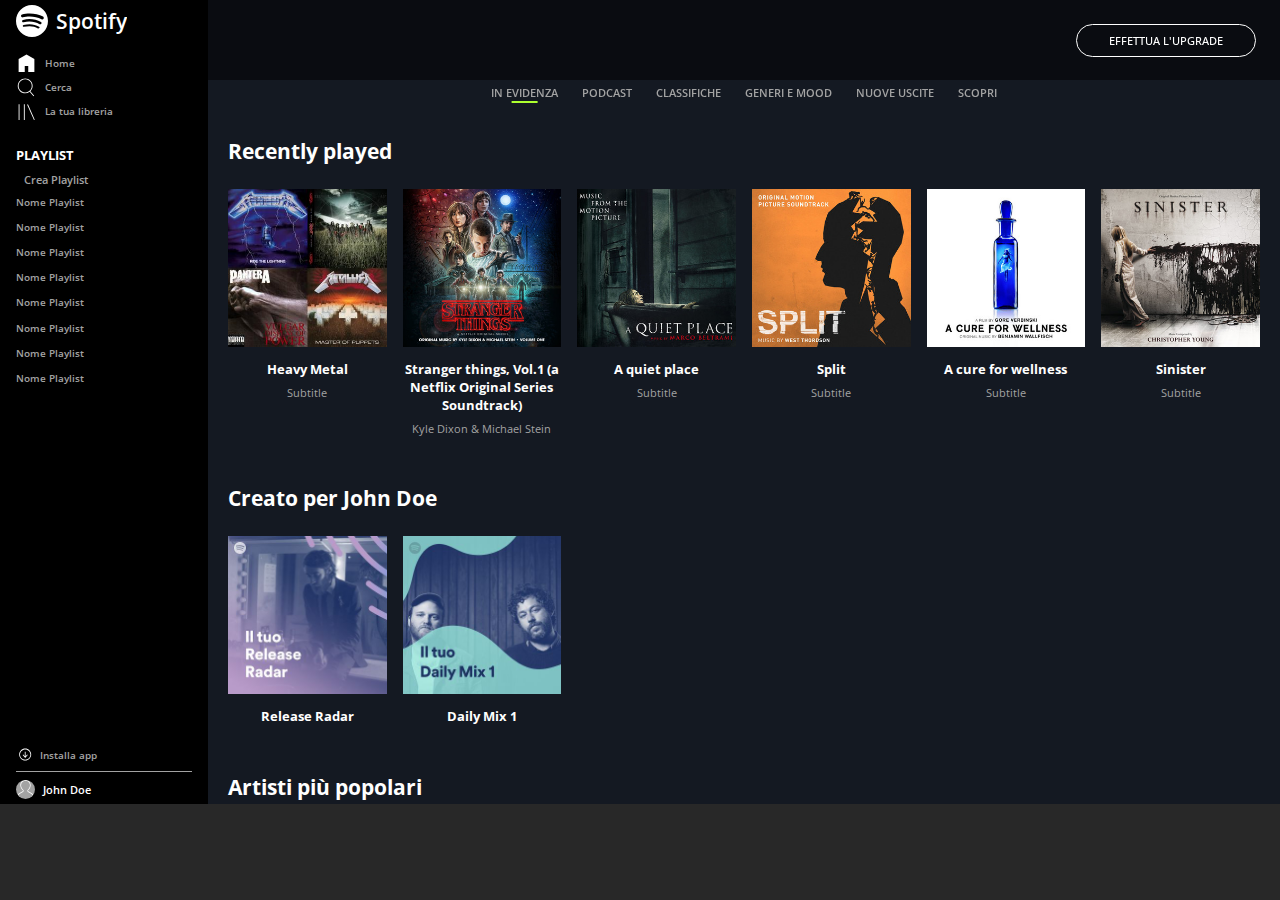
==== index.html @ bf93b43b "content concluso" ====
<!DOCTYPE html>
<html lang="en">
<head>
  <meta charset="UTF-8">
  <meta http-equiv="X-UA-Compatible" content="IE=edge">
  <meta name="viewport" content="width=device-width, initial-scale=1.0">

  <!-- font awsome -->
  <link rel="stylesheet" href="https://cdnjs.cloudflare.com/ajax/libs/font-awesome/6.3.0/css/all.min.css" integrity="sha512-SzlrxWUlpfuzQ+pcUCosxcglQRNAq/DZjVsC0lE40xsADsfeQoEypE+enwcOiGjk/bSuGGKHEyjSoQ1zVisanQ==" crossorigin="anonymous" referrerpolicy="no-referrer" />

  <!-- font open sans -->
  <link href="https://fonts.googleapis.com/css2?family=Open+Sans:wght@400;500;600;700&display=swap" rel="stylesheet">

  <!-- style -->
  <link rel="stylesheet" href="css/style.css">
  <title>Spotify Web</title>
</head>

<body class="debug">

  <main class="flex overflow-h">

    <!-- ASIDE -->
    <aside class="side-bar flex direction-column">

      <!-- top bar -->
      <div class="top flex direction-column overflow-h">
        <div class="logo">
          <img class="mr-05" src="img/logo-small.svg" alt="logo Spotify"> <span class="mobile-hidden">Spotify</span>
        </div>
        
        <!-- side-nav-list -->
        <ul class="side-nav-list flex direction-column">

          <li><img class="mr-05" src="img/home.svg" alt="home"> <span class="mobile-hidden">Home</span></li>

          <li><img class="mr-05" src="img/search.svg" alt="search"><span class="mobile-hidden">Cerca</span></li>

          <li><img class="mr-05" src="img/libreria.svg" alt="library"><span class="mobile-hidden">La tua libreria</span></li>
        </ul>

        <!-- side-playlist -->
        <div class="side-playlist mobile-hidden flex direction-column overflow-h">
          <h3 class="uppercase">Playlist</h3>
          <div class="make-playlist">
            <i class="fa-solid fa-square-plus mr-05"></i> <span>Crea Playlist </span>
          </div>
          
          <ul class="flex direction-column overflow-s">
            <li>Nome Playlist</li>
            <li>Nome Playlist</li>
            <li>Nome Playlist</li>
            <li>Nome Playlist</li>
            <li>Nome Playlist</li>
            <li>Nome Playlist</li>
            <li>Nome Playlist</li>
            <li>Nome Playlist</li>
          </ul>
        </div>
      </div>

      <!-- bottom bar -->
      <div class="bottom flex direction-column">
        <div class="install-app">
          <img class="mr-05" src="img/download.svg" alt="download app"> <span class="mobile-hidden">Installa app</span>
        </div>

        <hr class="mobile-hidden"/>

        <div class="profile-name mr-05">
          <div class="mr-05">
            <img src="img/profile.svg" alt="profile image">
          </div>
          <span class="mobile-hidden">John Doe</span>
        </div>
      </div>
      
    </aside>

    <!-- CONTENT -->
    <div class="content overflow-s">

      <div class="cta">
        <a class="cta-btn uppercase" href="#">Effettua l'upgrade</a>
      </div>
      
      <nav class="navbar">
        <ul class="flex wrap justify-center">
          <li class="border-btm-green"><a class="uppercase" href="#">In evidenza</a></li>
          <li><a class="uppercase" href="#">Podcast</a></li>
          <li><a class="uppercase" href="#">Classifiche</a></li>
          <li><a class="uppercase" href="#">Generi e Mood</a></li>
          <li><a class="uppercase" href="#">Nuove uscite</a></li>
          <li><a class="uppercase" href="#">Scopri</a></li>
        </ul>
      </nav>

      <!-- section - recently-played -->
      <section id="recently-played">
        <h2>Recently played</h2>

        <ul class="cover-list flex wrap">

          <li class="cover-item">
            <div class="cover-container">
              <img src="img/metal_lifting.jpg" alt="Metal lifting">
            </div>
            <div class="cover-text">
              <h3>Heavy Metal</h3>
              <h4>Subtitle</h4>
            </div>
          </li>

          <li class="cover-item">
            <div class="cover-container">
              <img src="img/stranger.jpeg" alt="Stranger things">
            </div>
            <div class="cover-text">
              <h3>Stranger things, Vol.1 (a Netflix Original Series Soundtrack)</h3>
              <h4>Kyle Dixon & Michael Stein</h4>
            </div>
          </li>

          <li class="cover-item">
            <div class="cover-container">
              <img src="img/aquietplace.jpeg" alt="A quite place">
            </div>
            <div class="cover-text">
              <h3>A quiet place</h3>
              <h4>Subtitle</h4>
            </div>
          </li>

          <li class="cover-item">
            <div class="cover-container">
              <img src="img/split.jpeg" alt="Split">
            </div>
            <div class="cover-text">
              <h3>Split</h3>
              <h4>Subtitle</h4>
            </div>
          </li>

          <li class="cover-item">
            <div class="cover-container">
              <img src="img/cure.jpeg" alt="A cure for wellness">
            </div>
            <div class="cover-text">
              <h3>A cure for wellness</h3>
              <h4>Subtitle</h4>
            </div>
          </li>

          <li class="cover-item">
            <div class="cover-container">
              <img src="img/sinister.jpeg" alt="Sinister">
            </div>
            <div class="cover-text">
              <h3>Sinister</h3>
              <h4>Subtitle</h4>
            </div>
          </li>

        </ul>
        
      </section>

      <!-- section - my-favourite-->
      <section id="my-favourite">
        <h2>Creato per John Doe</h2>

        <ul class="cover-list flex wrap">

          <li class="cover-item">
            <div class="cover-container">
              <img src="img/radar.jpeg" alt="Release Radar">
            </div>
            <div class="cover-text">
              <h3>Release Radar</h3>
            </div>
          </li>

          <li class="cover-item">
            <div class="cover-container">
              <img src="img/mixdaily.jpeg" alt="Daily Mix 1">
            </div>
            <div class="cover-text">
              <h3>Daily Mix 1</h3>
            </div>
          </li>

        </ul>

      </section>

      <!-- section - most-popular -->
      <section id="most-popular">
        <h2>Artisti più popolari</h2>

        <ul class="cover-list flex wrap">

          <li class="cover-item">
            <div class="cover-container">
              <img src="img/youg.jpeg" alt="Youg">
            </div>
            <div class="cover-text">
              <h3>Lana del Rey</h3>
            </div>
          </li>

          <li class="cover-item">
            <div class="cover-container">
              <img src="img/einaudi.jpeg" alt="Einaudi">
            </div>
            <div class="cover-text">
              <h3>Ludovico Einaudi</h3>
            </div>
          </li>

        </ul>
      </section>

    </div>

  </main>



  <!-- FOOTER -->

  <footer>

  </footer>
  
</body>

</html>
---- css/style.css ----
*{
  padding: 0;
  margin: 0;
  box-sizing: border-box;
}

:root{
  --footer: #282828;
  --dark: #000;
  --grey: #a3a3a3;
  --content: #141922;
  --selected: #adff2f;
  --white-color: #fff;

}

html{
  font-family: 'Open Sans', sans-serif;
}


/* DEBUG */


/* COMMON */

.flex{
  display: flex;
}

.justify-center{
  justify-content: center;
}

.align-center{
  align-items: center;
}

.direction-column{
  flex-direction: column;
}

.wrap{
  flex-wrap: wrap;
}

.mr-05{
  margin-right: 0.5rem;
}

.overflow-s{
  overflow-y: auto;
}

.overflow-h{
  overflow-y: hidden;
}

.uppercase{
  text-transform: uppercase;
}

h2{
  font-size: 1.3rem;
}

h3{
  font-size: 0.8rem;
  color: var(--white-color);
}

h4{
  font-size: 0.7rem;
  font-weight: 400;
  color: var(--grey);
  margin-top: 0.4rem;
}

ul{
  list-style: none;
}

a{
  text-decoration: none;
}


/* OTHER */

/* ----main */

main{
  height: calc(100vh - 6rem);
  min-height: 20rem;
}


/* ----aside */

.side-bar{
  width: 3.2rem;
  align-items: center;
  padding: 0.3rem;
  background-color: var(--dark);
  font-size: 0.65rem;
  font-weight: 600;
  color:var(--grey);
}

.side-bar .top{
  height: calc(100% - 6rem);
}

.side-bar .bottom{
  height: 6rem;
  justify-content: flex-end;
}

.logo{
  margin-bottom: 0.2rem;
}

.side-nav-list{
  gap: 0.2rem;
}

.side-bar .bottom{
  gap: 0.5rem;
  width: 100%;
}

.side-nav-list img,
.logo img{
  width: 1.3rem;
}

.install-app img{
 width: 1rem;
}

.profile-name > div{
  width: 1.2rem;
  height: 1.2rem;
  background-color: var(--grey);
  border-radius: 50%;
}

.profile-name img{
  width: 100%;
  height: 100%;
  object-fit: contain;
  border-radius: 50%;
}

.mobile-hidden{
  display: none;
}


/* ----content */

.content{
  width: calc(100% - 3.2rem);
  padding: 0 1.25rem 1.25rem 1.25rem;
  background-color: var(--content);
}

.cta{
  position: fixed;
  height: 5rem;
  left: 3.2rem;
  top: 0;
  width: calc(100% - 3.2rem);
  background-color: rgba(0, 0, 0, 0.5);
  text-align: right;
}

.cta-btn{
  font-size: 0.7rem;
  font-weight: 500;
  color: var(--white-color);
  padding: 0.5rem 2rem;
  border: var(--white-color) 1px solid;
  border-radius: 50px;
  display: inline-block;
  margin: 1.5rem 1.5rem;
}

.navbar{
  margin-top: 5rem;
}

.navbar ul{
  gap: 1.5rem;
}

.navbar li{
  font-size: 0.7rem;
  font-weight: 600;
  position: relative;
  padding: 0.3rem 0;
}

.navbar a{
  display: inline-block;
  color: var(--grey);
}

.border-btm-green:after{
  content: "";
  position: absolute;
  border-bottom: var(--selected) 2px solid;
  left: 50%;
  transform: translate(-50%, 0);
  bottom: 2px;
  width: 40%;
}


/* ----sections */

section{
  color: var(--white-color);
  padding-top: 2rem;
}

section h2{
  margin-bottom: 1rem;
}

.cover-list{
  margin: 0 -0.5rem;
}

.cover-item{
  padding: 0.5rem;
  width: 50%;
}

.cover-container img{
  width: 100%;
}

.cover-text{
  text-align: center;
  margin: 0.5rem 0;
}


/* ----footer */

footer{
  height: 6rem;
  background-color: var(--footer);
}



/* MEDIA QUERIES */


/* small - da 576px */
@media screen and (min-width:576px){

  .side-bar{
    width: 13rem;
    align-items: flex-start;
    padding: 0.3rem 1rem;
  }

  .mobile-hidden{
    display: flex;
  }

  .logo,
  .side-nav-list li,
  .make-playlist,
  .install-app,
  .profile-name{
    display: flex;
    align-items: center;
  }

  .logo{
    margin-bottom: 1rem;
    font-size: 1.3rem;
    color: var(--white-color);
  }

  .logo img{
    width: 2rem;
  }

  .side-nav-list{
    margin-bottom: 1.5rem;
  }
  
  .make-playlist{
    font-size: 0.7rem;
    margin: 0.5rem 0;
  }

  .make-playlist i{
    font-size: 2rem;
  }

  .side-playlist ul{
    gap: 0.7rem;
  }

  .side-bar hr{
    border: none;
    border-top: 0.5px solid var(--grey);
  }

  .profile-name span{
    font-size: 0.7rem;
    font-weight: 600;
    color: var(--white-color);
  }

  .content{
    width: calc(100% - 13rem);
  }

  .cta{
    left: 13rem;
    top: 0;
    width: calc(100% - 13rem);
  }
  
}


/* medium - da 768px */
@media screen and (min-width:768px){

  .cover-item{
    width: 25%;
  }

}


/* large - da 992px */
@media screen and (min-width:992px){

  .cover-item{
    width: calc(100% / 6);
  }
  
}
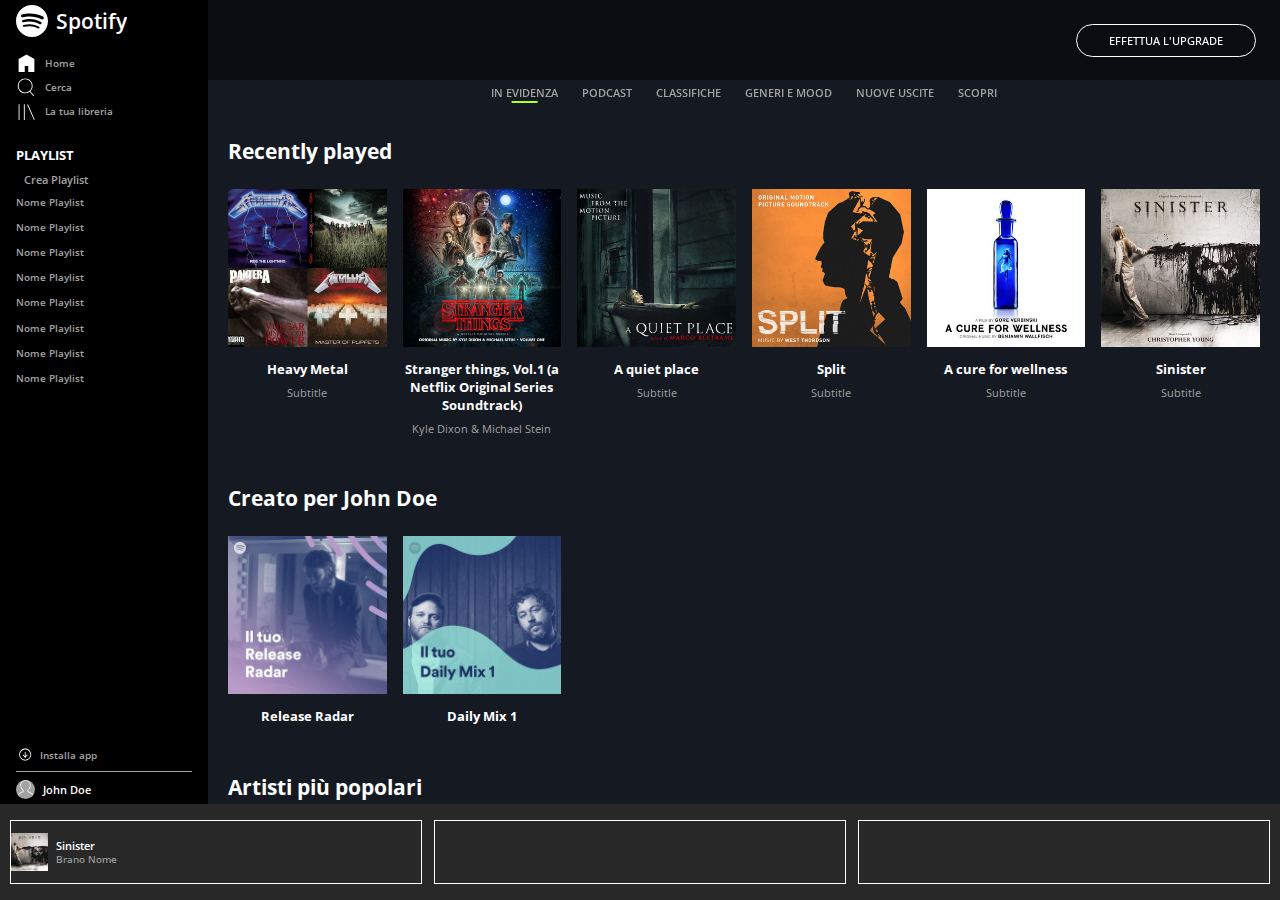
==== commit 8b27984f: "footer left completo" ====
--- a/index.html
+++ b/index.html
@@ -228,7 +228,27 @@
 
   <!-- FOOTER -->
 
-  <footer>
+  <footer class="flex">
+
+    <!-- f-left -->
+    <div class="f-left flex align-center">
+      <img class="mr-05" src="img/sinister.jpeg" alt="Sinister">
+      <div>
+        <h4>Sinister</h4>
+        <h5>Brano Nome</h5>
+      </div>
+
+      <div class="f-left-icons">
+        <i class="mr-05 fa-regular fa-heart"></i>
+        <i class="fa-regular fa-folder"></i>
+      </div>
+    </div>
+
+    <!-- f-center -->
+    <div class="f-center"></div>
+
+    <!-- f-right -->
+    <div class="f-right"></div>
 
   </footer>
   
--- a/css/style.css
+++ b/css/style.css
@@ -21,6 +21,9 @@
 
 /* DEBUG */
 
+.debug footer > div{
+  border: #fff 1px solid;
+}
 
 /* COMMON */
 
@@ -30,6 +33,10 @@
 
 .justify-center{
   justify-content: center;
+}
+
+.space-between{
+  justify-content: space-between;
 }
 
 .align-center{
@@ -74,6 +81,12 @@
   font-weight: 400;
   color: var(--grey);
   margin-top: 0.4rem;
+}
+
+h5{
+  font-size: 0.6rem;
+  font-weight: 500;
+  color: var(--grey);
 }
 
 ul{
@@ -252,9 +265,34 @@
 footer{
   height: 6rem;
   background-color: var(--footer);
-}
-
-
+  padding: 1rem 0.6rem;
+  gap: 0.7rem;
+}
+
+footer > div{
+  width: calc(100% / 3);
+  height: 100%;
+}
+
+.f-left img{
+  height: 60%;
+}
+
+.f-left h4{
+  color: var(--white-color);
+  font-weight: 600;
+  margin: 0;
+}
+
+.f-left-icons i{
+  display: inline-block;
+  font-size: 0.8rem;
+  color: var(--grey);
+}
+
+.f-left-icons{
+  margin-left: 0.8rem;
+}
 
 /* MEDIA QUERIES */
 
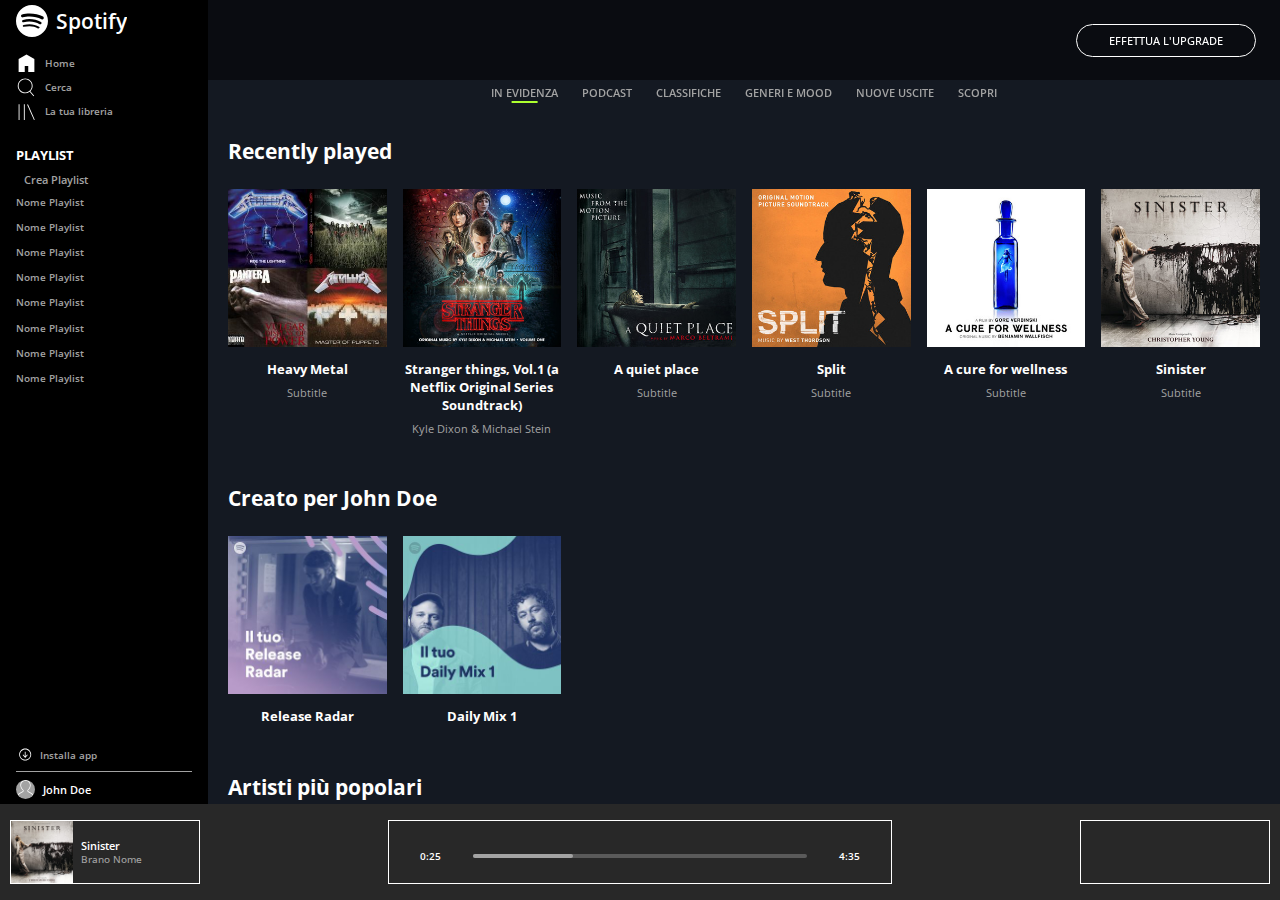
==== commit d890bf83: "footer center fatto" ====
--- a/index.html
+++ b/index.html
@@ -26,24 +26,24 @@
       <!-- top bar -->
       <div class="top flex direction-column overflow-h">
         <div class="logo">
-          <img class="mr-05" src="img/logo-small.svg" alt="logo Spotify"> <span class="mobile-hidden">Spotify</span>
+          <img src="img/logo-small.svg" alt="logo Spotify"> <span class="mobile-hidden">Spotify</span>
         </div>
         
         <!-- side-nav-list -->
         <ul class="side-nav-list flex direction-column">
 
-          <li><img class="mr-05" src="img/home.svg" alt="home"> <span class="mobile-hidden">Home</span></li>
-
-          <li><img class="mr-05" src="img/search.svg" alt="search"><span class="mobile-hidden">Cerca</span></li>
-
-          <li><img class="mr-05" src="img/libreria.svg" alt="library"><span class="mobile-hidden">La tua libreria</span></li>
+          <li><img src="img/home.svg" alt="home"> <span class="mobile-hidden">Home</span></li>
+
+          <li><img src="img/search.svg" alt="search"><span class="mobile-hidden">Cerca</span></li>
+
+          <li><img src="img/libreria.svg" alt="library"><span class="mobile-hidden">La tua libreria</span></li>
         </ul>
 
         <!-- side-playlist -->
         <div class="side-playlist mobile-hidden flex direction-column overflow-h">
           <h3 class="uppercase">Playlist</h3>
           <div class="make-playlist">
-            <i class="fa-solid fa-square-plus mr-05"></i> <span>Crea Playlist </span>
+            <i class="fa-solid fa-square-plus"></i> <span>Crea Playlist </span>
           </div>
           
           <ul class="flex direction-column overflow-s">
@@ -62,13 +62,13 @@
       <!-- bottom bar -->
       <div class="bottom flex direction-column">
         <div class="install-app">
-          <img class="mr-05" src="img/download.svg" alt="download app"> <span class="mobile-hidden">Installa app</span>
+          <img src="img/download.svg" alt="download app"> <span class="mobile-hidden">Installa app</span>
         </div>
 
         <hr class="mobile-hidden"/>
 
-        <div class="profile-name mr-05">
-          <div class="mr-05">
+        <div class="profile-name">
+          <div>
             <img src="img/profile.svg" alt="profile image">
           </div>
           <span class="mobile-hidden">John Doe</span>
@@ -83,7 +83,8 @@
       <div class="cta">
         <a class="cta-btn uppercase" href="#">Effettua l'upgrade</a>
       </div>
-      
+
+      <!-- navbar -->
       <nav class="navbar">
         <ul class="flex wrap justify-center">
           <li class="border-btm-green"><a class="uppercase" href="#">In evidenza</a></li>
@@ -228,27 +229,54 @@
 
   <!-- FOOTER -->
 
-  <footer class="flex">
+  <footer class="flex space-between">
 
     <!-- f-left -->
-    <div class="f-left flex align-center">
-      <img class="mr-05" src="img/sinister.jpeg" alt="Sinister">
-      <div>
-        <h4>Sinister</h4>
-        <h5>Brano Nome</h5>
-      </div>
-
-      <div class="f-left-icons">
+    <div class="player-album flex align-center space-between">
+
+      <div class="footer-album-cover flex align-center">
+        <img class="mr-05" src="img/sinister.jpeg" alt="Sinister">
+        <div class="mr-05">
+          <h4>Sinister</h4>
+          <h5>Brano Nome</h5>
+        </div>
+      </div>
+
+      <div class="player-album-icons">
         <i class="mr-05 fa-regular fa-heart"></i>
         <i class="fa-regular fa-folder"></i>
       </div>
     </div>
 
     <!-- f-center -->
-    <div class="f-center"></div>
+    <div class="player-controls flex direction-column justify-center">
+
+      <div class="player-controls-commands flex justify-center align-center">
+        <i class="fa-solid fa-shuffle"></i>
+        <i class="fa-solid fa-backward-step"></i>
+        <i class="play fa-regular fa-circle-play"></i>
+        <i class="fa-solid fa-forward-step"></i>
+        <i class="fa-solid fa-rotate-right"></i>
+      </div>
+
+      <div class="song-lenght flex align-center">
+
+        <div class="time-elapse">0:25</div>
+
+        <div class="progress-bar w-80">
+          <div class="bar">
+            <div class="percent "></div>
+          </div>
+        </div>
+
+        <div class="time-remained">4:35</div>
+
+      </div>
+
+    </div>
 
     <!-- f-right -->
-    <div class="f-right"></div>
+    <div class="player-audio"></div>
 
   </footer>
   
--- a/css/style.css
+++ b/css/style.css
@@ -8,6 +8,7 @@
   --footer: #282828;
   --dark: #000;
   --grey: #a3a3a3;
+  --grey-darker: #5a5a5a;
   --content: #141922;
   --selected: #adff2f;
   --white-color: #fff;
@@ -53,6 +54,10 @@
 
 .mr-05{
   margin-right: 0.5rem;
+}
+
+.w-80{
+  width: 80%;
 }
 
 .overflow-s{
@@ -139,7 +144,6 @@
 
 .side-bar .bottom{
   gap: 0.5rem;
-  width: 100%;
 }
 
 .side-nav-list img,
@@ -259,6 +263,10 @@
   margin: 0.5rem 0;
 }
 
+#most-popular img{
+  border-radius: 50%;
+}
+
 
 /* ----footer */
 
@@ -269,30 +277,76 @@
   gap: 0.7rem;
 }
 
-footer > div{
-  width: calc(100% / 3);
+.player-album,
+.player-audio{
+  width: 190px;
+}
+
+.player-controls{
+  width: 40%;
+}
+
+.footer-album-cover{
   height: 100%;
 }
 
-.f-left img{
-  height: 60%;
-}
-
-.f-left h4{
+.footer-album-cover img{
+  height: 100%;
+}
+
+.player-album h4{
   color: var(--white-color);
   font-weight: 600;
   margin: 0;
 }
 
-.f-left-icons i{
+.player-album-icons i{
   display: inline-block;
   font-size: 0.8rem;
   color: var(--grey);
 }
 
-.f-left-icons{
-  margin-left: 0.8rem;
-}
+.player-controls{
+  color: var(--white-color);
+  gap: 0.5rem;
+}
+
+.player-controls-commands{
+  gap: 1rem;
+}
+
+.player-controls-commands .play{
+  font-size: 1.5rem;
+}
+
+.time-elapse,
+.time-remained{
+  width: 20%;
+  text-align: center;
+  font-size: 0.6rem;
+  font-weight: 600;
+}
+
+.progress-bar{
+  gap: 0.5rem;
+}
+
+.progress-bar .bar{
+  height: 0.2rem;
+  border-radius: 0.2rem;
+  background-color:var(--grey-darker);
+}
+
+.progress-bar .percent{
+  height: 100%;
+  width: 30%;
+  border-radius: 0.2rem;
+  background-color: var(--grey);
+}
+
+
+
+
 
 /* MEDIA QUERIES */
 
@@ -304,6 +358,11 @@
     width: 13rem;
     align-items: flex-start;
     padding: 0.3rem 1rem;
+  }
+
+  .side-bar img,
+  .side-bar i{
+    margin-right: 0.5rem;
   }
 
   .mobile-hidden{
@@ -346,12 +405,17 @@
     gap: 0.7rem;
   }
 
+  .side-bar .bottom{
+    width: 100%;
+  }
+
   .side-bar hr{
     border: none;
     border-top: 0.5px solid var(--grey);
   }
 
   .profile-name span{
+    margin-left: 0.5rem;
     font-size: 0.7rem;
     font-weight: 600;
     color: var(--white-color);
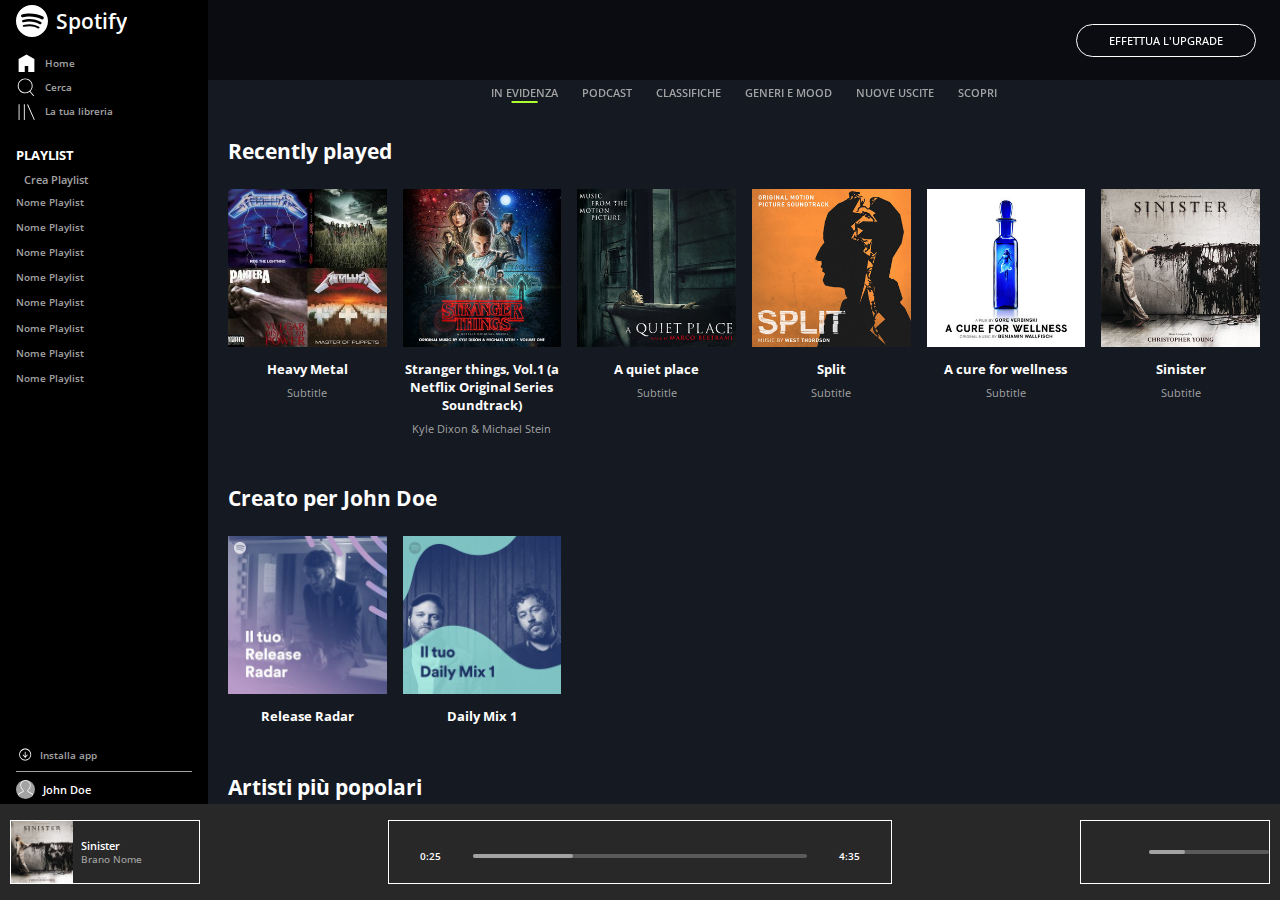
==== commit 192b41c0: "inizio implementazione footer per mobile" ====
--- a/index.html
+++ b/index.html
@@ -249,7 +249,7 @@
     </div>
 
     <!-- f-center -->
-    <div class="player-controls flex direction-column justify-center">
+    <div class="player-controls flex direction-column justify-center mobile-hidden">
 
       <div class="player-controls-commands flex justify-center align-center">
         <i class="fa-solid fa-shuffle"></i>
@@ -276,7 +276,20 @@
     </div>
 
     <!-- f-right -->
-    <div class="player-audio"></div>
+    <div class="player-audio flex align-center mobile-hidden">
+
+      <div class="audio-icons flex">
+        <i class="fa-solid fa-list"></i>
+        <i class="fa-solid fa-display"></i>
+        <i class="fa-solid fa-volume-high"></i>
+      </div>
+      
+      <div class="progress-bar w-70">
+        <div class="bar">
+          <div class="percent "></div>
+        </div>
+      </div>
+    </div>
 
   </footer>
   
--- a/css/style.css
+++ b/css/style.css
@@ -19,6 +19,10 @@
   font-family: 'Open Sans', sans-serif;
 }
 
+body{
+  min-width: 400px;
+}
+
 
 /* DEBUG */
 
@@ -56,8 +60,16 @@
   margin-right: 0.5rem;
 }
 
+.w-70{
+  width: 70%;
+}
+
 .w-80{
   width: 80%;
+}
+
+.w-100{
+  width: 100%;
 }
 
 .overflow-s{
@@ -306,44 +318,6 @@
   color: var(--grey);
 }
 
-.player-controls{
-  color: var(--white-color);
-  gap: 0.5rem;
-}
-
-.player-controls-commands{
-  gap: 1rem;
-}
-
-.player-controls-commands .play{
-  font-size: 1.5rem;
-}
-
-.time-elapse,
-.time-remained{
-  width: 20%;
-  text-align: center;
-  font-size: 0.6rem;
-  font-weight: 600;
-}
-
-.progress-bar{
-  gap: 0.5rem;
-}
-
-.progress-bar .bar{
-  height: 0.2rem;
-  border-radius: 0.2rem;
-  background-color:var(--grey-darker);
-}
-
-.progress-bar .percent{
-  height: 100%;
-  width: 30%;
-  border-radius: 0.2rem;
-  background-color: var(--grey);
-}
-
 
 
 
@@ -430,6 +404,56 @@
     top: 0;
     width: calc(100% - 13rem);
   }
+
+  .player-controls{
+    color: var(--white-color);
+    gap: 0.5rem;
+  }
+  
+  .player-controls-commands{
+    gap: 1rem;
+  }
+  
+  .player-controls-commands .play{
+    font-size: 1.5rem;
+  }
+  
+  .time-elapse,
+  .time-remained{
+    width: 20%;
+    text-align: center;
+    font-size: 0.6rem;
+    font-weight: 600;
+  }
+  
+  .progress-bar{
+    gap: 0.5rem;
+  }
+  
+  .progress-bar .bar{
+    height: 0.2rem;
+    border-radius: 0.2rem;
+    background-color:var(--grey-darker);
+  }
+  
+  .progress-bar .percent{
+    height: 100%;
+    width: 30%;
+    border-radius: 0.2rem;
+    background-color: var(--grey);
+  }
+  
+  .player-audio{
+    color: var(--white-color);
+    font-size: 0.7rem;
+    gap: 1rem;
+  }
+  
+  .audio-icons{
+    gap: 0.7rem;
+    width: 30%;
+  }
+  
   
 }
 
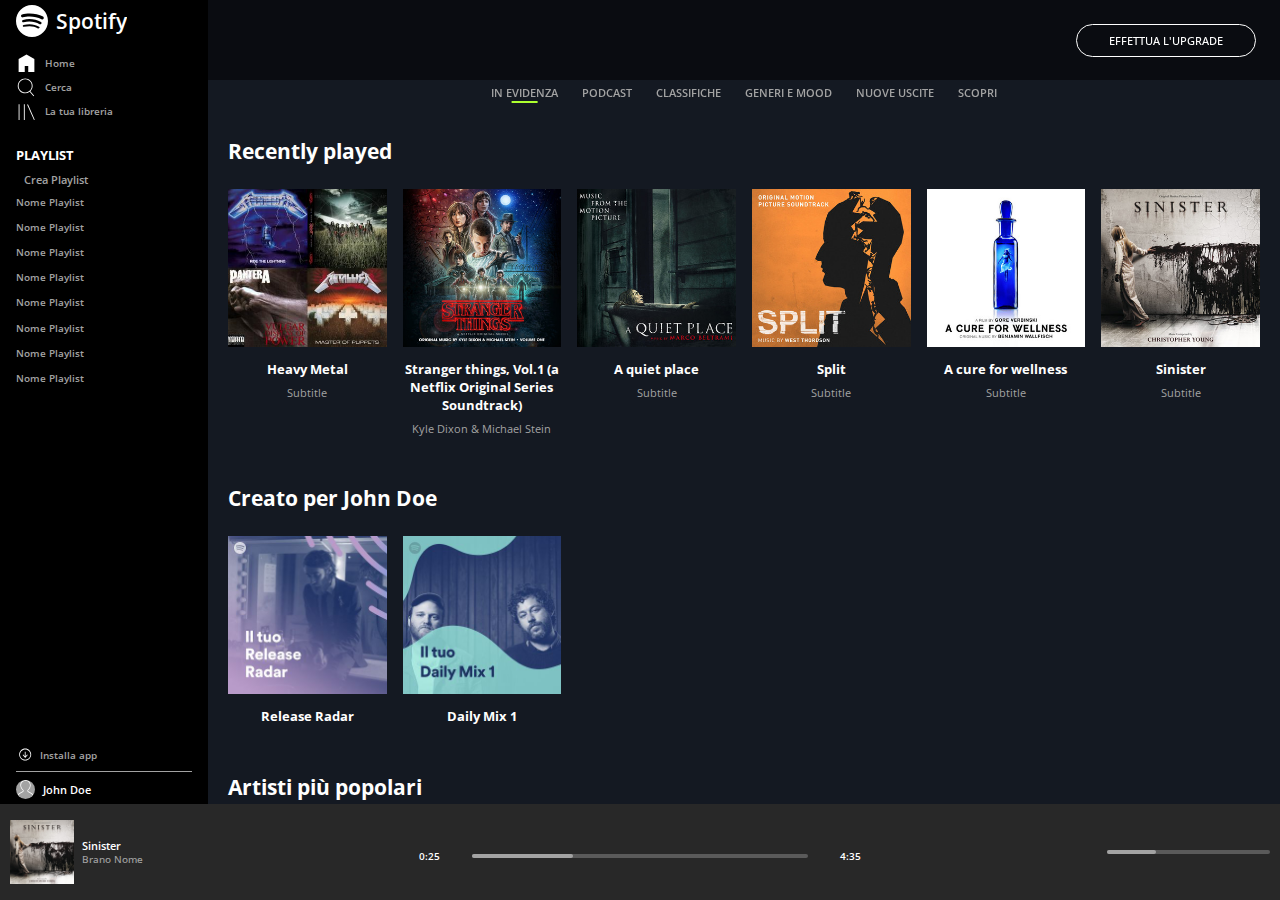
==== commit 31a1e170: "fine implementazione footer responsive" ====
--- a/index.html
+++ b/index.html
@@ -245,6 +245,7 @@
       <div class="player-album-icons">
         <i class="mr-05 fa-regular fa-heart"></i>
         <i class="fa-regular fa-folder"></i>
+        <i class="play fa-regular fa-circle-play"></i>
       </div>
     </div>
 
--- a/css/style.css
+++ b/css/style.css
@@ -26,9 +26,7 @@
 
 /* DEBUG */
 
-.debug footer > div{
-  border: #fff 1px solid;
-}
+
 
 /* COMMON */
 
@@ -289,13 +287,8 @@
   gap: 0.7rem;
 }
 
-.player-album,
-.player-audio{
-  width: 190px;
-}
-
-.player-controls{
-  width: 40%;
+.player-album{
+  width: 100%;
 }
 
 .footer-album-cover{
@@ -312,13 +305,20 @@
   margin: 0;
 }
 
-.player-album-icons i{
-  display: inline-block;
-  font-size: 0.8rem;
+.player-album-icons{
+  display: flex;
+  align-items: center;
+  gap: 0.5rem;
+  font-size: 1rem;
   color: var(--grey);
 }
 
-
+.player-album-icons .play{
+  font-size: 1.8rem;
+  color: var(--white-color);
+  margin-left: 1rem;
+  margin-right: 2rem;
+}
 
 
 
@@ -405,11 +405,31 @@
     width: calc(100% - 13rem);
   }
 
+  .player-album,
+  .player-audio{
+    width: 190px;
+  }
+
+  .player-album-icons i{
+    display: inline-block;
+    font-size: 0.8rem;
+    color: var(--grey);
+  }
+
+  .player-album-icons .play{
+    font-size: 1.8rem;
+    color: var(--white-color);
+    margin-left: 1rem;
+    display: none;
+  }
+
   .player-controls{
+    width: 40%;
     color: var(--white-color);
     gap: 0.5rem;
-  }
-  
+    
+  }
+
   .player-controls-commands{
     gap: 1rem;
   }
@@ -465,6 +485,11 @@
     width: 25%;
   }
 
+  .player-album,
+  .player-audio{
+    width: 250px;
+  }
+
 }
 
 
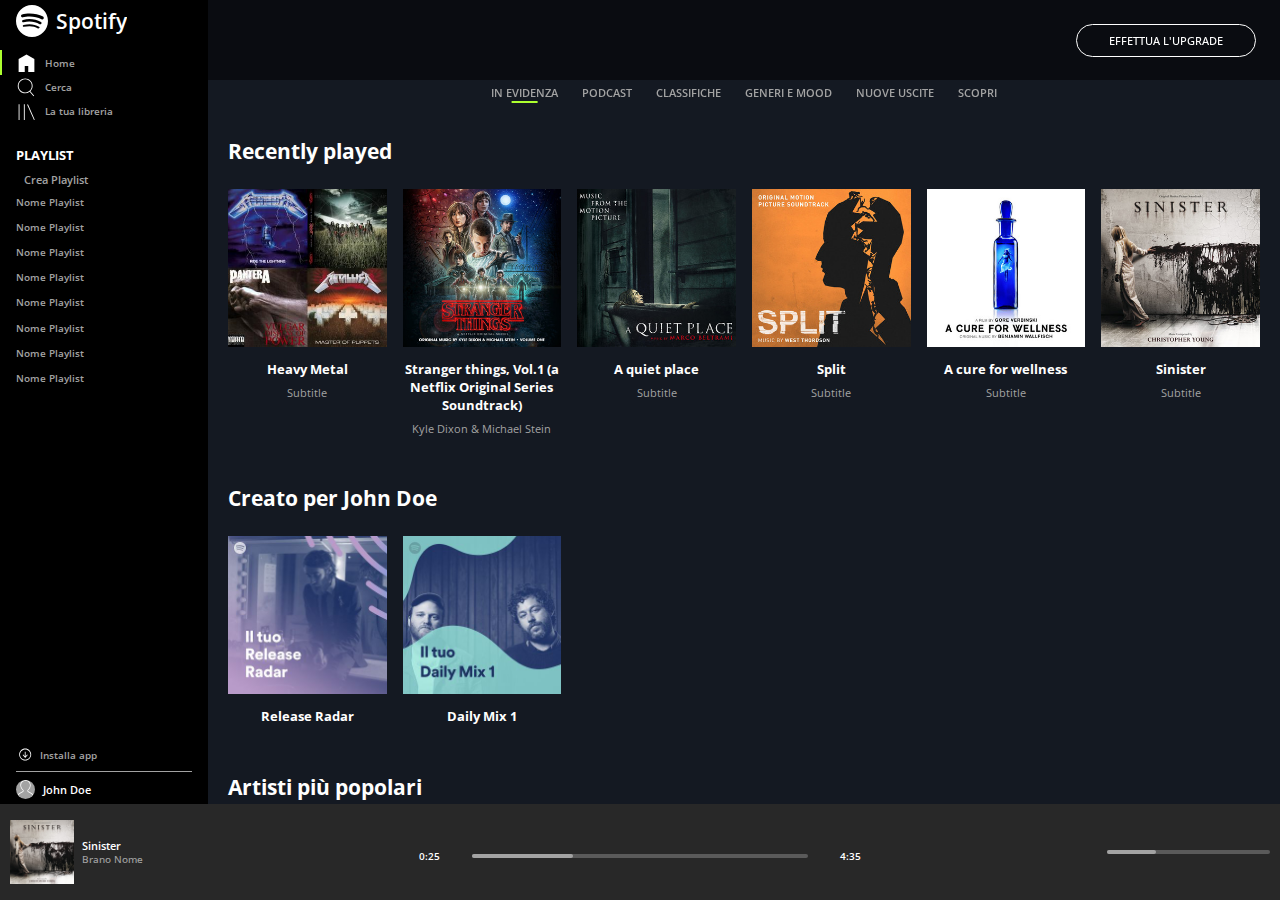
==== commit 26896832: "fine layout, senza effetti hover" ====
--- a/index.html
+++ b/index.html
@@ -32,7 +32,7 @@
         <!-- side-nav-list -->
         <ul class="side-nav-list flex direction-column">
 
-          <li><img src="img/home.svg" alt="home"> <span class="mobile-hidden">Home</span></li>
+          <li class="border-left-green"><img src="img/home.svg" alt="home"> <span class="mobile-hidden">Home</span></li>
 
           <li><img src="img/search.svg" alt="search"><span class="mobile-hidden">Cerca</span></li>
 
--- a/css/style.css
+++ b/css/style.css
@@ -332,6 +332,7 @@
     width: 13rem;
     align-items: flex-start;
     padding: 0.3rem 1rem;
+    position: relative;
   }
 
   .side-bar img,
@@ -365,6 +366,16 @@
   .side-nav-list{
     margin-bottom: 1.5rem;
   }
+
+  .border-left-green:before{
+    content: "";
+    position: absolute;
+    height: 25px;
+    width: 2px;
+    background-color: var(--selected);
+    top: 50px;
+    left:0;
+  }
   
   .make-playlist{
     font-size: 0.7rem;
@@ -404,6 +415,8 @@
     top: 0;
     width: calc(100% - 13rem);
   }
+
+  /* ----footer */
 
   .player-album,
   .player-audio{
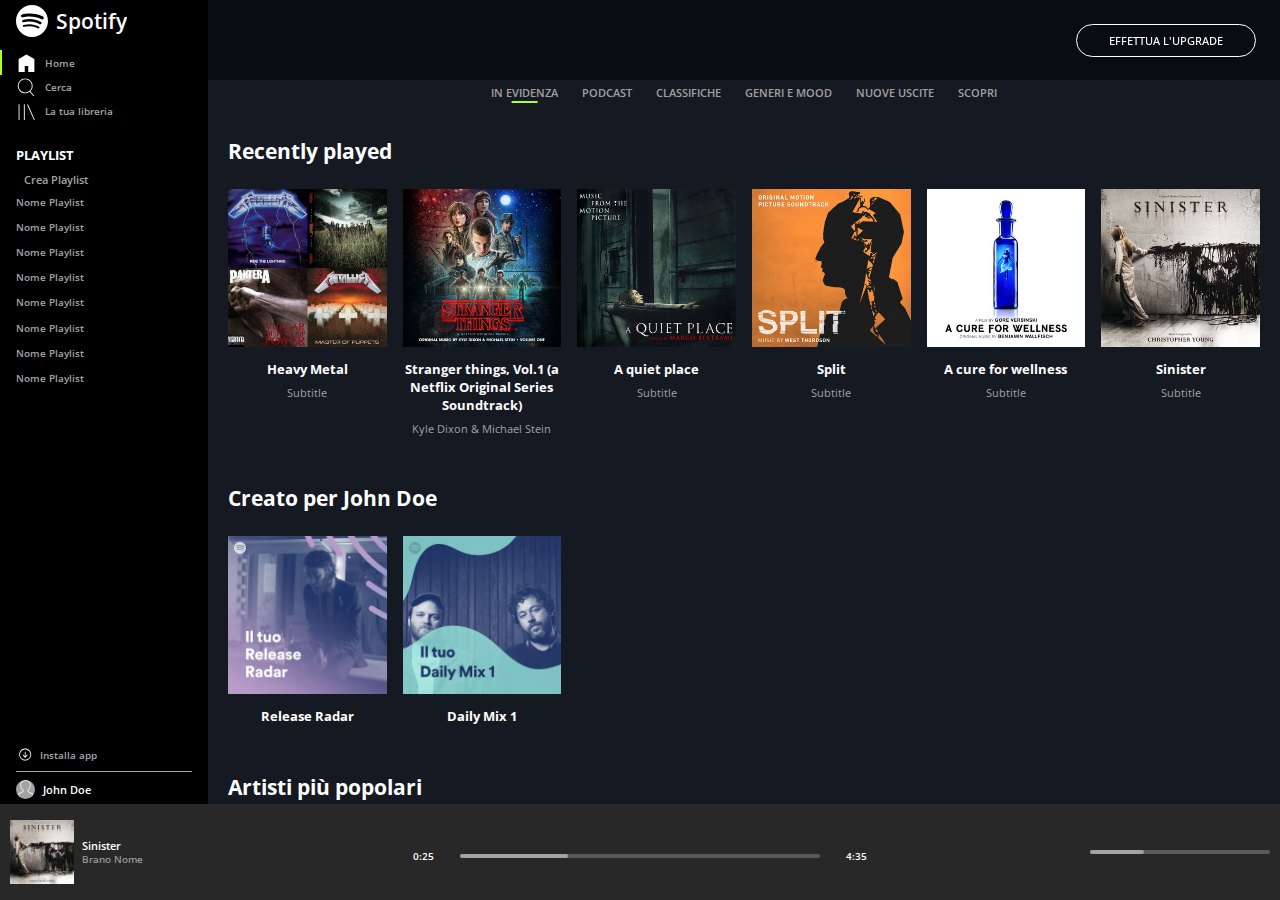
==== commit c362239c: "Layout finito (senza Bonus)" ====
--- a/index.html
+++ b/index.html
@@ -105,6 +105,9 @@
           <li class="cover-item">
             <div class="cover-container">
               <img src="img/metal_lifting.jpg" alt="Metal lifting">
+              <div class="overlay">
+                <i class="play fa-regular fa-circle-play"></i>
+              </div>
             </div>
             <div class="cover-text">
               <h3>Heavy Metal</h3>
@@ -115,6 +118,9 @@
           <li class="cover-item">
             <div class="cover-container">
               <img src="img/stranger.jpeg" alt="Stranger things">
+              <div class="overlay">
+                <i class="play fa-regular fa-circle-play"></i>
+              </div>
             </div>
             <div class="cover-text">
               <h3>Stranger things, Vol.1 (a Netflix Original Series Soundtrack)</h3>
@@ -125,6 +131,9 @@
           <li class="cover-item">
             <div class="cover-container">
               <img src="img/aquietplace.jpeg" alt="A quite place">
+              <div class="overlay">
+                <i class="play fa-regular fa-circle-play"></i>
+              </div>
             </div>
             <div class="cover-text">
               <h3>A quiet place</h3>
@@ -135,6 +144,9 @@
           <li class="cover-item">
             <div class="cover-container">
               <img src="img/split.jpeg" alt="Split">
+              <div class="overlay">
+                <i class="play fa-regular fa-circle-play"></i>
+              </div>
             </div>
             <div class="cover-text">
               <h3>Split</h3>
@@ -145,6 +157,9 @@
           <li class="cover-item">
             <div class="cover-container">
               <img src="img/cure.jpeg" alt="A cure for wellness">
+              <div class="overlay">
+                <i class="play fa-regular fa-circle-play"></i>
+              </div>
             </div>
             <div class="cover-text">
               <h3>A cure for wellness</h3>
@@ -155,6 +170,9 @@
           <li class="cover-item">
             <div class="cover-container">
               <img src="img/sinister.jpeg" alt="Sinister">
+              <div class="overlay">
+                <i class="play fa-regular fa-circle-play"></i>
+              </div>
             </div>
             <div class="cover-text">
               <h3>Sinister</h3>
@@ -175,6 +193,9 @@
           <li class="cover-item">
             <div class="cover-container">
               <img src="img/radar.jpeg" alt="Release Radar">
+              <div class="overlay">
+                <i class="play fa-regular fa-circle-play"></i>
+              </div>
             </div>
             <div class="cover-text">
               <h3>Release Radar</h3>
@@ -184,6 +205,9 @@
           <li class="cover-item">
             <div class="cover-container">
               <img src="img/mixdaily.jpeg" alt="Daily Mix 1">
+              <div class="overlay">
+                <i class="play fa-regular fa-circle-play"></i>
+              </div>
             </div>
             <div class="cover-text">
               <h3>Daily Mix 1</h3>
@@ -203,6 +227,9 @@
           <li class="cover-item">
             <div class="cover-container">
               <img src="img/youg.jpeg" alt="Youg">
+              <div class="overlay overlay-rounded">
+                <i class="play fa-regular fa-circle-play"></i>
+              </div>
             </div>
             <div class="cover-text">
               <h3>Lana del Rey</h3>
@@ -212,6 +239,9 @@
           <li class="cover-item">
             <div class="cover-container">
               <img src="img/einaudi.jpeg" alt="Einaudi">
+              <div class="overlay overlay-rounded">
+                <i class="play fa-regular fa-circle-play"></i>
+              </div>
             </div>
             <div class="cover-text">
               <h3>Ludovico Einaudi</h3>
@@ -240,6 +270,18 @@
           <h4>Sinister</h4>
           <h5>Brano Nome</h5>
         </div>
+      </div>
+
+      <div class="mobile-first song-lenght flex align-center justify-center">
+        <div class="time-elapse">0:25</div>
+        <div class="progress-bar">
+          <div class="bar">
+            <div class="percent">
+              <div class="percent-state"></div>
+            </div>
+          </div>
+        </div>
+        <div class="time-remained">4:35</div>
       </div>
 
       <div class="player-album-icons">
@@ -266,7 +308,9 @@
 
         <div class="progress-bar w-80">
           <div class="bar">
-            <div class="percent "></div>
+            <div class="percent ">
+              <div class="percent-state"></div>
+            </div>
           </div>
         </div>
 
@@ -287,7 +331,9 @@
       
       <div class="progress-bar w-70">
         <div class="bar">
-          <div class="percent "></div>
+          <div class="percent ">
+            <div class="percent-state"></div>
+          </div>
         </div>
       </div>
     </div>
--- a/css/style.css
+++ b/css/style.css
@@ -12,7 +12,6 @@
   --content: #141922;
   --selected: #adff2f;
   --white-color: #fff;
-
 }
 
 html{
@@ -29,6 +28,7 @@
 
 
 /* COMMON */
+
 
 .flex{
   display: flex;
@@ -200,6 +200,7 @@
   width: calc(100% - 3.2rem);
   background-color: rgba(0, 0, 0, 0.5);
   text-align: right;
+  z-index: 99;
 }
 
 .cta-btn{
@@ -211,6 +212,11 @@
   border-radius: 50px;
   display: inline-block;
   margin: 1.5rem 1.5rem;
+  transition: all 0.5s;
+}
+
+.cta-btn:hover{
+  transform: scale(1.1, 1.1);
 }
 
 .navbar{
@@ -231,6 +237,11 @@
 .navbar a{
   display: inline-block;
   color: var(--grey);
+}
+
+.navbar a:hover{
+  display: inline-block;
+  color: var(--white-color);
 }
 
 .border-btm-green:after{
@@ -264,8 +275,39 @@
   width: 50%;
 }
 
+.cover-container{
+  position: relative;
+}
+
 .cover-container img{
   width: 100%;
+}
+
+.overlay{
+  position: absolute;
+  left: 0;
+  top: 0;
+  bottom: 0;
+  right: 0;
+  background-color: rgba(0, 0, 0, 0.5);
+  display: none;
+}
+
+.overlay .play{
+  font-size: 2.5rem;
+  position: absolute;
+  left: 50%;
+  top: 50%;
+  transform: translate(-50%, -50%);
+}
+
+.overlay-rounded{
+  border-radius: 50%;
+}
+
+.cover-item:hover .overlay{
+  display: block;
+  cursor: pointer;
 }
 
 .cover-text{
@@ -289,10 +331,12 @@
 
 .player-album{
   width: 100%;
+  gap: 1rem;
 }
 
 .footer-album-cover{
   height: 100%;
+  width: 100px;
 }
 
 .footer-album-cover img{
@@ -305,7 +349,66 @@
   margin: 0;
 }
 
+.player-album h5:hover{
+  color: var(--white-color);
+  cursor: pointer;
+  text-decoration: underline;
+}
+
+.mobile-first.song-lenght{
+  width: 35%;
+  gap: 0.5rem;
+}
+
+.time-elapse,
+.time-remained{
+  color: var(--white-color);
+  font-size: 0.6rem;
+  font-weight: 600;
+  text-align: center;
+}
+
+.progress-bar{
+  width: 100%;
+}
+
+.progress-bar .bar{
+  width: 100%;
+  height: 0.2rem;
+  border-radius: 0.2rem;
+  background-color:var(--grey-darker);
+}
+
+.progress-bar .percent{
+  height: 100%;
+  width: 30%;
+  border-radius: 0.2rem;
+  background-color: var(--grey);
+  position: relative;
+}
+
+.progress-bar:hover .percent{
+  cursor: pointer;
+  background-color: var(--selected);
+}
+
+.percent-state{
+  position: absolute;
+  right: 0;
+  top: -0.2rem;
+  height: 0.7rem;
+  width: 0.7rem;
+  background-color: var(--white-color);
+  border-radius: 50%;
+  display: none;
+}
+
+.progress-bar:hover .percent-state{
+  display: block;
+}
+
 .player-album-icons{
+  width: 100px;
   display: flex;
   align-items: center;
   gap: 0.5rem;
@@ -313,11 +416,15 @@
   color: var(--grey);
 }
 
+.player-album-icons i:hover{
+  color: var(--white-color);
+  cursor: pointer;
+}
+
 .player-album-icons .play{
   font-size: 1.8rem;
   color: var(--white-color);
-  margin-left: 1rem;
-  margin-right: 2rem;
+  margin-left: 0.5rem;
 }
 
 
@@ -365,6 +472,11 @@
 
   .side-nav-list{
     margin-bottom: 1.5rem;
+  }
+
+  .side-nav-list li:hover{
+    cursor: pointer;
+    color: var(--white-color);
   }
 
   .border-left-green:before{
@@ -390,8 +502,20 @@
     gap: 0.7rem;
   }
 
+  .side-playlist li:hover,
+  .make-playlist:hover{
+    cursor: pointer;
+    color: var(--white-color);
+  }
+
   .side-bar .bottom{
     width: 100%;
+  }
+
+  .side-bar .bottom .install-app:hover{
+    cursor: pointer;
+    text-decoration: underline;
+    color: var(--white-color);
   }
 
   .side-bar hr{
@@ -418,15 +542,18 @@
 
   /* ----footer */
 
+  .mobile-first.song-lenght{
+    display: none;
+  }
+
   .player-album,
   .player-audio{
     width: 190px;
-  }
-
-  .player-album-icons i{
-    display: inline-block;
-    font-size: 0.8rem;
-    color: var(--grey);
+    gap: 0.5rem;
+  }
+
+  .footer-album-cover{
+    width: auto;
   }
 
   .player-album-icons .play{
@@ -450,32 +577,23 @@
   .player-controls-commands .play{
     font-size: 1.5rem;
   }
-  
+
+  .player-controls-commands .play:hover{
+    cursor: pointer;
+    transform: scale(1.1);
+  }
+
   .time-elapse,
   .time-remained{
     width: 20%;
     text-align: center;
-    font-size: 0.6rem;
-    font-weight: 600;
   }
   
   .progress-bar{
     gap: 0.5rem;
-  }
-  
-  .progress-bar .bar{
-    height: 0.2rem;
-    border-radius: 0.2rem;
-    background-color:var(--grey-darker);
-  }
-  
-  .progress-bar .percent{
-    height: 100%;
-    width: 30%;
-    border-radius: 0.2rem;
-    background-color: var(--grey);
-  }
-  
+    width: 100%;
+  }
+
   .player-audio{
     color: var(--white-color);
     font-size: 0.7rem;
